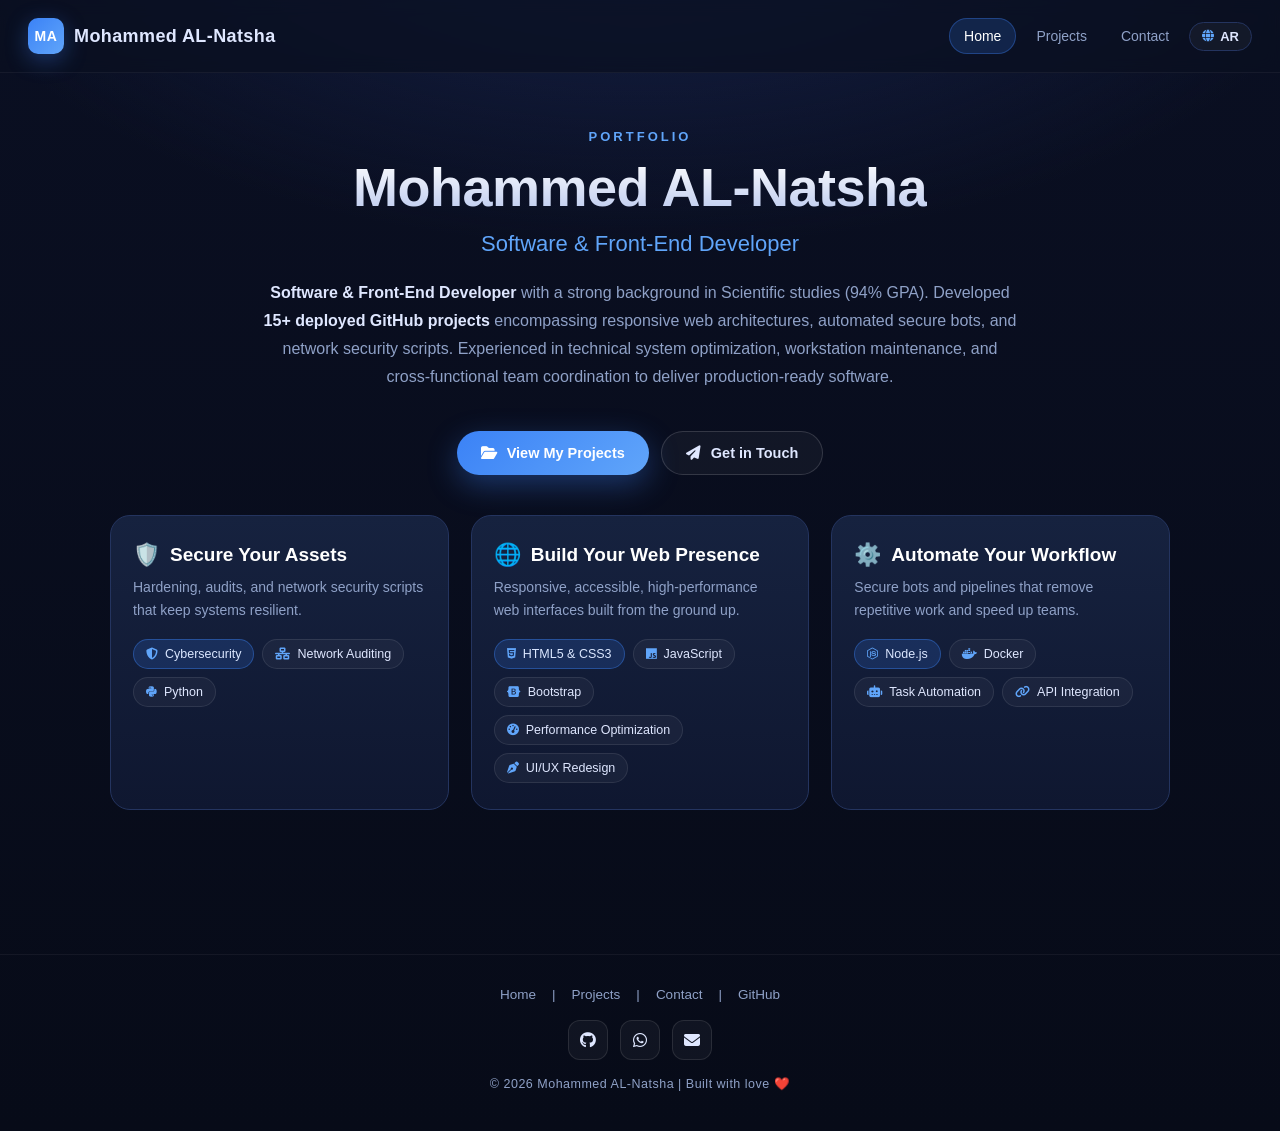
==== index.html @ 334912ab "feat: complete projects page redesign with premium featured layout" ====
<!DOCTYPE html>
<html lang="en">
<head>
  <meta charset="UTF-8">
  <meta name="viewport" content="width=device-width, initial-scale=1.0">
  <title>Mohammed AL-Natsha — Front-End & Software Developer</title>
  <meta name="description" content="Portfolio of Mohammed AL-Natsha — front-end developer building responsive web interfaces, automated bots, and secure tooling.">
  <meta name="author" content="Mohammed AL-Natsha">
  <meta property="og:title" content="Mohammed AL-Natsha — Front-End & Software Developer">
  <meta property="og:description" content="Responsive web architectures, automated secure bots, and network security scripts.">
  <meta property="og:type" content="website">
  <meta name="twitter:card" content="summary_large_image">
  <link rel="icon" href="public/favicon.ico" type="image/x-icon">
  <link rel="stylesheet" href="https://cdn.jsdelivr.net/npm/@fortawesome/fontawesome-free@6.5.2/css/all.min.css">
  <link rel="preconnect" href="https://cdn.jsdelivr.net" crossorigin>
  <link rel="stylesheet" href="style.css">
</head>
<body>

  <header class="topbar">
    <a href="index.html" class="brand">
      <span class="brand-mark">MA</span>
      <span data-i18n="hero_title">Mohammed AL-Natsha</span>
    </a>
    <nav class="nav-links" aria-label="Primary">
      <a href="index.html" data-i18n="nav_home">Home</a>
      <a href="projects.html" data-i18n="nav_projects">Projects</a>
      <a href="contact.html" data-i18n="nav_contact">Contact</a>
      <button type="button" id="langToggle" class="lang-toggle" aria-label="Toggle language" title="Toggle language">
        <i class="fa-solid fa-globe" aria-hidden="true"></i>
        <span>AR</span>
      </button>
    </nav>
  </header>

  <main class="hero">
    <div class="hero-eyebrow" data-i18n="hero_eyebrow">Portfolio</div>
    <h1 data-i18n="hero_title">Mohammed AL-Natsha</h1>
    <h2 class="role" data-i18n="hero_role">Software & Front-End Developer</h2>
    <p class="hero-bio" data-i18n="hero_bio">
      <strong>Software & Front-End Developer</strong> with a strong background in Scientific studies (94% GPA). Developed <strong>15+ deployed GitHub projects</strong> encompassing responsive web architectures, automated secure bots, and network security scripts. Experienced in technical system optimization, workstation maintenance, and cross-functional team coordination to deliver production-ready software.
    </p>

    <div class="hero-actions">
      <a href="projects.html" class="cta">
        <i class="fa-solid fa-folder-open"></i>
        <span data-i18n="hero_cta_projects">View My Projects</span>
      </a>
      <a href="contact.html" class="cta cta-secondary">
        <i class="fa-solid fa-paper-plane"></i>
        <span data-i18n="hero_cta_contact">Get in Touch</span>
      </a>
    </div>

    <section class="cards" id="domains" aria-label="Areas of expertise">
      <article class="card">
        <h2>
          <span class="title-emoji" aria-hidden="true">🛡️</span>
          <span data-i18n="domain_security_title">Secure Your Assets</span>
        </h2>
        <p class="card-sub" data-i18n="domain_security_sub">Hardening, audits, and network security scripts that keep systems resilient.</p>
        <div class="tech-pills">
          <span class="pill pill-primary">
            <i class="fa-solid fa-shield-halved"></i>
            <span data-i18n="tech_cybersecurity">Cybersecurity</span>
          </span>
          <span class="pill">
            <i class="fa-solid fa-network-wired"></i>
            <span data-i18n="tech_network">Network Auditing</span>
          </span>
          <span class="pill">
            <i class="fa-brands fa-python"></i>
            <span data-i18n="tech_python">Python Programming</span>
          </span>
        </div>
      </article>

      <article class="card">
        <h2>
          <span class="title-emoji" aria-hidden="true">🌐</span>
          <span data-i18n="domain_web_title">Build Your Web Presence</span>
        </h2>
        <p class="card-sub" data-i18n="domain_web_sub">Responsive, accessible, high-performance web interfaces built from the ground up.</p>
        <div class="tech-pills">
          <span class="pill pill-primary">
            <i class="fa-brands fa-html5"></i>
            <span data-i18n="tech_html_css">HTML5 & CSS3</span>
          </span>
          <span class="pill">
            <i class="fa-brands fa-js"></i>
            <span data-i18n="tech_vanilla_js">Vanilla JavaScript</span>
          </span>
          <span class="pill">
            <i class="fa-brands fa-bootstrap"></i>
            <span data-i18n="tech_bootstrap">Bootstrap Framework</span>
          </span>
          <span class="pill">
            <i class="fa-solid fa-gauge-high"></i>
            <span data-i18n="tech_performance">Performance Optimization</span>
          </span>
          <span class="pill">
            <i class="fa-solid fa-pen-nib"></i>
            <span data-i18n="tech_uiux">UI/UX Refactoring</span>
          </span>
        </div>
      </article>

      <article class="card">
        <h2>
          <span class="title-emoji" aria-hidden="true">⚙️</span>
          <span data-i18n="domain_automation_title">Automate Your Workflow</span>
        </h2>
        <p class="card-sub" data-i18n="domain_automation_sub">Secure bots and pipelines that remove repetitive work and speed up teams.</p>
        <div class="tech-pills">
          <span class="pill pill-primary">
            <i class="fa-brands fa-node-js"></i>
            <span data-i18n="tech_node">Node.js</span>
          </span>
          <span class="pill">
            <i class="fa-brands fa-docker"></i>
            <span data-i18n="tech_docker">Docker Integration</span>
          </span>
          <span class="pill">
            <i class="fa-solid fa-robot"></i>
            <span data-i18n="tech_automation">Task Automation</span>
          </span>
          <span class="pill">
            <i class="fa-solid fa-link"></i>
            <span data-i18n="tech_apis">REST APIs & WhatsApp API</span>
          </span>
        </div>
      </article>
    </section>
  </main>

  <footer class="footer">
    <nav class="foot-links">
      <a href="index.html" data-i18n="nav_home">Home</a>
      <span>|</span>
      <a href="projects.html" data-i18n="nav_projects">Projects</a>
      <span>|</span>
      <a href="contact.html" data-i18n="nav_contact">Contact</a>
      <span>|</span>
      <a href="https://github.com/mohamedalnatsh" target="_blank" rel="noopener noreferrer">GitHub</a>
    </nav>
    <div class="socials">
      <a href="https://github.com/mohamedalnatsh" target="_blank" rel="noopener noreferrer" aria-label="GitHub">
        <i class="fa-brands fa-github"></i>
      </a>
      <a href="https://wa.me/972567653938" target="_blank" rel="noopener noreferrer" aria-label="WhatsApp">

        <i class="fa-brands fa-whatsapp"></i>
      </a>
      <a href="mailto:contact@mohammedalnatsha.dev" aria-label="Email">
        <i class="fa-solid fa-envelope"></i>
      </a>
    </div>
    <div class="tag" data-i18n="footer_tag">
      © <span class="current-year"></span> Mohammed AL-Natsha · Built with care
    </div>
  </footer>

  <script src="script.js"></script>
</body>
</html>
---- style.css ----
/* ============================================================
   Mohammed AL-Natsha — Portfolio Design System
   Dark modern palette
   ============================================================ */

:root {
  --bg: #0b1020;
  --bg-2: #0f1730;
  --panel: #16223f;
  --panel-2: #1b2a52;
  --border: #24345f;
  --text: #dfe7ff;
  --muted: #8fa1c7;
  --accent: #3b82f6;
  --accent-2: #60a5fa;
  --success: #22c55e;
  --danger: #ef4444;
  --radius: 0.75rem;
}

* {
  box-sizing: border-box;
  margin: 0;
  padding: 0;
}

html {
  scroll-behavior: smooth;
}

html,
body {
  min-height: 100%;
  font-family: -apple-system, BlinkMacSystemFont, "Segoe UI", Roboto, Arial, sans-serif;
  color: var(--text);
  background: radial-gradient(1200px 600px at 50% -10%, #16224a 0%, transparent 60%),
    linear-gradient(180deg, #0a0f22 0%, #070b18 100%);
  overflow-x: hidden;
}

[dir="rtl"] {
  font-family: "Segoe UI", Tahoma, Geneva, Verdana, sans-serif;
}

body {
  min-width: 320px;
}

a {
  color: inherit;
  text-decoration: none;
}

/* -------------------- Topbar / Header -------------------- */
.topbar {
  display: flex;
  align-items: center;
  justify-content: space-between;
  width: 100%;
  padding: 18px 28px;
  border-bottom: 1px solid rgba(255, 255, 255, 0.05);
  position: sticky;
  top: 0;
  z-index: 40;
  backdrop-filter: blur(8px);
  background: rgba(11, 16, 32, 0.72);
  /* Force LTR layout for navbar components */
  flex-direction: row !important;
}

[dir="rtl"] .topbar {
  flex-direction: row !important;
}

.brand {
  display: flex;
  align-items: center;
  gap: 10px;
  font-weight: 700;
  letter-spacing: 0.4px;
  font-size: 18px;
}

.brand-mark {
  width: 36px;
  height: 36px;
  border-radius: 10px;
  background: linear-gradient(135deg, var(--accent), var(--accent-2));
  display: grid;
  place-items: center;
  color: #fff;
  font-weight: 800;
  font-size: 14px;
  letter-spacing: 0.5px;
  box-shadow: 0 6px 22px rgba(59, 130, 246, 0.35);
}

.nav-links {
  display: flex;
  align-items: center;
  gap: 6px;
  /* Force LTR layout for nav links */
  flex-direction: row !important;
}
.nav-links a {
  padding: 9px 14px;
  border-radius: 999px;
  color: var(--muted);
  font-size: 14px;
  transition: all 0.2s ease;
}
.nav-links a:hover {
  color: var(--text);
  background: rgba(255, 255, 255, 0.04);
}
.nav-links a.active {
  color: #fff;
  background: rgba(59, 130, 246, 0.18);
  border: 1px solid rgba(59, 130, 246, 0.35);
}

/* -------------------- Hero -------------------- */
.hero {
  max-width: 1100px;
  margin: 0 auto;
  padding: 56px 20px 80px;
  display: flex;
  flex-direction: column;
  align-items: center;
  text-align: center;
}
.hero-eyebrow {
  color: var(--accent-2);
  font-size: 13px;
  font-weight: 600;
  letter-spacing: 3px;
  text-transform: uppercase;
  margin-bottom: 14px;
}
.hero h1 {
  font-size: clamp(32px, 5vw, 54px);
  font-weight: 800;
  line-height: 1.1;
  letter-spacing: -0.5px;
  background: linear-gradient(180deg, #ffffff 0%, #b8c7ee 100%);
  -webkit-background-clip: text;
  background-clip: text;
  color: transparent;
  margin-bottom: 14px;
}
.hero h2.role {
  font-size: clamp(16px, 2.2vw, 22px);
  color: var(--accent-2);
  font-weight: 500;
  margin-bottom: 22px;
}
.hero-bio {
  max-width: 760px;
  color: var(--muted);
  font-size: 16px;
  line-height: 1.75;
  margin-bottom: 32px;
}
.hero-bio strong {
  color: var(--text);
  font-weight: 600;
}

.hero-actions {
  display: flex;
  gap: 12px;
  flex-wrap: wrap;
  justify-content: center;
  margin-top: 8px;
}

/* -------------------- CTA button -------------------- */
.cta {
  display: inline-flex;
  align-items: center;
  gap: 10px;
  padding: 13px 24px;
  border-radius: 999px;
  background: linear-gradient(135deg, var(--accent), var(--accent-2));
  color: #fff;
  font-weight: 600;
  font-size: 14.5px;
  border: none;
  cursor: pointer;
  transition: transform 0.2s ease, box-shadow 0.2s ease, filter 0.2s ease;
  box-shadow: 0 10px 30px rgba(59, 130, 246, 0.35);
}
.cta:hover {
  transform: translateY(-2px);
  filter: brightness(1.08);
  box-shadow: 0 14px 40px rgba(59, 130, 246, 0.45);
}
.cta-secondary {
  background: rgba(255, 255, 255, 0.04);
  color: var(--text);
  border: 1px solid rgba(255, 255, 255, 0.14);
  box-shadow: none;
}
.cta-secondary:hover {
  background: rgba(59, 130, 246, 0.14);
  border-color: rgba(59, 130, 246, 0.45);
  box-shadow: none;
}

/* -------------------- Domain cards -------------------- */
.cards {
  display: grid;
  grid-template-columns: repeat(auto-fit, minmax(280px, 1fr));
  gap: 22px;
  width: 100%;
  margin: 40px 0 24px;
}
.card {
  background: linear-gradient(180deg, var(--panel) 0%, var(--bg-2) 100%);
  border: 1px solid var(--border);
  border-radius: 20px;
  padding: 26px 22px;
  text-align: left;
  transition: transform 0.25s ease, border-color 0.25s ease, box-shadow 0.25s ease;
  position: relative;
  overflow: hidden;
}
[dir="rtl"] .card {
  text-align: right;
}
.card::before {
  content: "";
  position: absolute;
  inset: 0;
  background: radial-gradient(600px 200px at 0% 0%, rgba(59, 130, 246, 0.15), transparent 60%);
  opacity: 0;
  transition: opacity 0.3s ease;
  pointer-events: none;
}
.card:hover {
  transform: translateY(-4px);
  border-color: rgba(59, 130, 246, 0.5);
  box-shadow: 0 20px 50px rgba(0, 0, 0, 0.45);
}
.card:hover::before {
  opacity: 1;
}
.card h2 {
  display: flex;
  align-items: center;
  gap: 10px;
  font-size: 19px;
  font-weight: 700;
  margin-bottom: 8px;
  color: #fff;
  position: relative;
}
.card .card-sub {
  color: var(--muted);
  font-size: 14px;
  line-height: 1.6;
  margin-bottom: 18px;
  position: relative;
}
.title-emoji {
  font-size: 22px;
}

/* Tech pills */
.tech-pills {
  display: flex;
  flex-wrap: wrap;
  gap: 8px;
  position: relative;
}
.pill {
  display: inline-flex;
  align-items: center;
  gap: 7px;
  padding: 7px 12px;
  border-radius: 999px;
  background: rgba(255, 255, 255, 0.04);
  border: 1px solid rgba(255, 255, 255, 0.09);
  color: var(--text);
  font-size: 12.5px;
  font-weight: 500;
  transition: all 0.2s ease;
}
.pill:hover {
  background: rgba(59, 130, 246, 0.16);
  border-color: rgba(59, 130, 246, 0.4);
  color: #fff;
}
.pill-primary {
  background: rgba(59, 130, 246, 0.18);
  border-color: rgba(59, 130, 246, 0.4);
  color: #dbe7ff;
}
.pill i {
  color: var(--accent-2);
  font-size: 12px;
}

/* -------------------- Projects page -------------------- */
.projects-page {
  max-width: 1200px;
  margin: 0 auto;
  padding: 40px 20px 80px;
}
.projects-hero {
  text-align: center;
  padding: 28px 0 40px;
}
.eyebrow {
  display: inline-block;
  padding: 6px 14px;
  border-radius: 999px;
  background: rgba(59, 130, 246, 0.14);
  border: 1px solid rgba(59, 130, 246, 0.35);
  color: var(--accent-2);
  font-size: 12px;
  font-weight: 600;
  letter-spacing: 1.5px;
  text-transform: uppercase;
  margin-bottom: 16px;
}
.projects-hero h1 {
  font-size: clamp(30px, 4.5vw, 46px);
  font-weight: 800;
  color: #fff;
  margin-bottom: 12px;
  letter-spacing: -0.4px;
}
.projects-hero p {
  color: var(--muted);
  max-width: 640px;
  margin: 0 auto;
  line-height: 1.7;
}

.projects-section {
  margin-top: 56px;
}
.section-heading {
  margin-bottom: 24px;
}
[dir="rtl"] .section-heading {
  text-align: right;
}
.section-heading h2 {
  font-size: 24px;
  font-weight: 700;
  color: #fff;
  margin-bottom: 6px;
}
.section-desc {
  color: var(--muted);
  font-size: 14.5px;
  line-height: 1.7;
  max-width: 720px;
}

.projects-grid {
  display: grid;
  grid-template-columns: repeat(auto-fill, minmax(300px, 1fr));
  gap: 22px;
}
.project-card {
  background: linear-gradient(180deg, var(--panel) 0%, var(--bg-2) 100%);
  border: 1px solid var(--border);
  border-radius: 18px;
  overflow: hidden;
  display: flex;
  flex-direction: column;
  transition: transform 0.25s ease, box-shadow 0.25s ease, border-color 0.25s ease;
}

/* Featured Project Styling */
.featured-grid {
  display: flex !important;

  justify-content: flex-start;
  margin-bottom: 3rem;
}

.project-card-featured {
  display: flex;
  flex-direction: column;
  max-width: 850px;
  width: 100%;

  margin: 2rem 0;
  overflow: hidden;
  min-height: auto;
}

.project-card-featured .project-media {
  width: 100%;
  height: 260px;
  border-bottom: 1px solid var(--border);
  border-right: none;
  flex: none;
}

.project-card-featured .project-img {
  width: 100%;
  height: 100%;
  object-fit: cover;
  object-position: top center;
}

[dir="rtl"] .project-card-featured .project-media {
  border-left: none;
}

.project-card-featured .project-content {
  flex: none;
  display: block;
  padding: 2rem 2rem 1rem;
  text-align: left;
}

[dir="rtl"] .project-card-featured .project-content {
  text-align: right;
}

.project-card-featured .project-content h3 {
  font-size: 26px;
  margin-bottom: 14px;
}

.project-card-featured .project-content p {
  font-size: 16px;
  line-height: 1.8;
  margin-bottom: 0;
}

.project-card-featured .project-actions {
  flex: none;
  display: flex;
  align-items: center;
  justify-content: flex-start;
  padding: 1rem 2rem 2rem;
  height: auto;
  background: transparent;
  border-left: none;
  border-right: none;
}

[dir="rtl"] .project-card-featured .project-actions {
  justify-content: flex-start;
}

.project-card-featured .project-action {
  width: auto;
  min-width: 160px;
  margin: 0;
}

@media (max-width: 768px) {
  .project-card-featured .project-media {
    height: 200px;
  }
  .project-card-featured .project-img {
    height: 200px;
  }
  .project-card-featured .project-content {
    padding: 1.5rem 1.5rem 0.5rem;
  }
  .project-card-featured .project-actions {
    padding: 1rem 1.5rem 1.5rem;
  }
}
.project-card:hover {
  transform: translateY(-5px);
  border-color: rgba(59, 130, 246, 0.5);
  box-shadow: 0 22px 55px rgba(0, 0, 0, 0.55);
}
.project-media {
  aspect-ratio: 16 / 9;
  background: #0a1128;
  overflow: hidden;
  border-bottom: 1px solid var(--border);
}
.project-img {
  width: 100%;
  height: 100%;
  object-fit: cover;
  transition: transform 0.4s ease;
}
.project-card:hover .project-img {
  transform: scale(1.05);
}
.project-content {
  padding: 18px 20px 8px;
  flex: 1;
}
[dir="rtl"] .project-content {
  text-align: right;
}
.project-content h3 {
  font-size: 17px;
  font-weight: 700;
  color: #fff;
  margin-bottom: 8px;
}
.project-content p {
  color: var(--muted);
  font-size: 13.5px;
  line-height: 1.65;
}
.project-actions {
  display: flex;
  gap: 8px;
  padding: 14px 20px 18px;
  flex-wrap: wrap;
}
.project-action {
  flex: 1;
  min-width: 110px;
  display: inline-flex;
  align-items: center;
  justify-content: center;
  gap: 7px;
  padding: 9px 14px;
  border-radius: 10px;
  font-size: 13px;
  font-weight: 600;
  transition: all 0.2s ease;
  border: 1px solid transparent;
}
.project-action-live {
  background: linear-gradient(135deg, var(--accent), var(--accent-2));
  color: #fff;
  box-shadow: 0 8px 20px rgba(59, 130, 246, 0.25);
}
.project-action-live:hover {
  transform: translateY(-1px);
  filter: brightness(1.1);
}
.project-action-github {
  background: rgba(255, 255, 255, 0.04);
  border-color: rgba(255, 255, 255, 0.12);
  color: var(--text);
}
.project-action-github:hover {
  background: rgba(255, 255, 255, 0.09);
  border-color: rgba(255, 255, 255, 0.22);
}
.btn-icon {
  width: 14px;
  height: 14px;
  fill: currentColor;
}

/* -------------------- Contact page -------------------- */
.contact-shell {
  display: flex;
  justify-content: center;
  width: 100%;
  max-width: 680px;
  margin: 28px auto 0;
}
[dir="rtl"] .contact-shell {
  text-align: right;
}
.contact-card {
  padding: 30px 28px;
}
.contact-form {
  display: flex;
  flex-direction: column;
  gap: 18px;
  margin-top: 8px;
}
.field {
  display: flex;
  flex-direction: column;
  gap: 8px;
}
.field label,
.field-label {
  display: flex;
  align-items: center;
  gap: 8px;
  font-size: 13.5px;
  font-weight: 600;
  color: var(--text);
}
.field label i,
.field-label i {
  color: var(--accent-2);
}
.field input,
.field textarea,
.field select {
  width: 100%;
  padding: 12px 14px;
  border-radius: 10px;
  background: rgba(255, 255, 255, 0.03);
  border: 1px solid rgba(255, 255, 255, 0.1);
  color: var(--text);
  font-size: 14.5px;
  font-family: inherit;
  transition: all 0.2s ease;
}
.field input:focus,
.field textarea:focus,
.field select:focus {
  outline: none;
  border-color: rgba(59, 130, 246, 0.6);
  background: rgba(59, 130, 246, 0.06);
  box-shadow: 0 0 0 4px rgba(59, 130, 246, 0.12);
}
.field textarea {
  resize: vertical;
  min-height: 120px;
}
.service-options {
  display: grid;
  grid-template-columns: repeat(auto-fit, minmax(210px, 1fr));
  gap: 10px;
}
.service-option {
  display: flex;
  align-items: center;
  gap: 12px;
  padding: 12px 16px;
  border-radius: 8px;
  background: rgba(255, 255, 255, 0.03);
  border: 1px solid rgba(255, 255, 255, 0.09);
  cursor: pointer;
  font-size: 14px;
  line-height: 1.2;
  white-space: nowrap;
  min-width: 0;
  transition: border-color 0.15s ease, background 0.15s ease;
  user-select: none;
}
.service-option:hover {
  border-color: rgba(59, 130, 246, 0.4);
  background: rgba(59, 130, 246, 0.06);
}
.service-option input[type="checkbox"] {
  appearance: none;
  -webkit-appearance: none;
  width: 30px;
  height: 30px;
  min-width: 30px;
  min-height: 30px;
  aspect-ratio: 1 / 1;
  border-radius: 4px;
  border: 1px solid rgba(255, 255, 255, 0.2);
  background: #0b1224;
  display: inline-grid;
  place-content: center;
  cursor: pointer;
  flex-shrink: 0;
  margin: 0;
  transition: background 0.15s ease, border-color 0.15s ease;
}
.service-option input[type="checkbox"]::before {
  content: "";
  width: 9px;
  height: 9px;
  transform: scale(0);
  transition: transform 0.15s ease;
  background: #fff;
  clip-path: polygon(14% 44%, 0 60%, 40% 100%, 100% 20%, 86% 6%, 40% 72%);
}
.service-option input[type="checkbox"]:checked {
  background: linear-gradient(180deg, #1e3a8a, #1d4ed8);
  border-color: #3b82f6;
}
.service-option input[type="checkbox"]:checked::before {
  transform: scale(1);
}

.phone-group {
  display: flex;
  gap: 8px;
}
.country-select {
  flex: 0 0 auto;
  min-width: 110px;
  max-width: 140px;
  padding: 10px 12px;
  border-radius: 10px;
  background: rgba(255, 255, 255, 0.03);
  border: 1px solid rgba(255, 255, 255, 0.09);
  color: inherit;
  font: inherit;
  cursor: pointer;
}
.country-select option {
  background: #0f172a;
  color: #fff;
}
.phone-group input[type="tel"] {
  flex: 1;
  min-width: 0;
}

.contact-submit .fa-spinner {
  animation: spin 0.8s linear infinite;
}
@keyframes spin {
  to { transform: rotate(360deg); }
}

.field.invalid input,
.field.invalid textarea,
.field.invalid select,
.field.invalid .phone-group,
.field.invalid .service-options {
  border-color: var(--danger) !important;
  box-shadow: 0 0 0 3px rgba(239, 68, 68, 0.15);
}

/* Quick info aside */

/* -------------------- Modals -------------------- */
.modal-overlay,
.error-modal-overlay {
  position: fixed;
  inset: 0;
  background: rgba(4, 8, 20, 0.4);
  backdrop-filter: blur(12px);
  display: none;
  place-items: center;
  z-index: 100;
  padding: 20px;
  animation: fadeIn 0.4s ease;
}

.modal-overlay.active,
.error-modal-overlay.active {
  display: grid;
}

@keyframes fadeIn {
  from { opacity: 0; }
  to { opacity: 1; }
}

@keyframes modalPop {
  0% { transform: scale(0.9) translateY(10px); opacity: 0; }
  100% { transform: scale(1) translateY(0); opacity: 1; }
}

@keyframes iconPulse {
  0% { transform: scale(1); box-shadow: 0 0 0 0 rgba(34, 197, 94, 0.4); }
  70% { transform: scale(1.05); box-shadow: 0 0 0 15px rgba(34, 197, 94, 0); }
  100% { transform: scale(1); box-shadow: 0 0 0 0 rgba(34, 197, 94, 0); }
}

@keyframes errorIconPulse {
  0% { transform: scale(1); box-shadow: 0 0 0 0 rgba(239, 68, 68, 0.4); }
  70% { transform: scale(1.05); box-shadow: 0 0 0 15px rgba(239, 68, 68, 0); }
  100% { transform: scale(1); box-shadow: 0 0 0 0 rgba(239, 68, 68, 0); }
}

.modal-box,
.error-modal-box {
  background: rgba(22, 34, 63, 0.6);
  backdrop-filter: blur(20px) saturate(180%);
  border: 1px solid rgba(255, 255, 255, 0.1);
  border-radius: 24px;
  padding: 40px 32px;
  max-width: 420px;
  width: 100%;
  text-align: center;
  box-shadow: 0 25px 50px -12px rgba(0, 0, 0, 0.5);
  animation: modalPop 0.5s cubic-bezier(0.175, 0.885, 0.32, 1.275);
  position: relative;
  overflow: hidden;
}

.modal-box::before {
  content: "";
  position: absolute;
  top: 0; left: 0; right: 0;
  height: 4px;
  background: linear-gradient(90deg, transparent, var(--success), transparent);
}

.error-modal-box::before {
  content: "";
  position: absolute;
  top: 0; left: 0; right: 0;
  height: 4px;
  background: linear-gradient(90deg, transparent, var(--danger), transparent);
}

.modal-icon,
.error-modal-icon {
  width: 72px;
  height: 72px;
  border-radius: 50%;
  display: grid;
  place-items: center;
  margin: 0 auto 24px;
  font-size: 32px;
  font-weight: 800;
  color: #fff;
}

.modal-icon {
  background: linear-gradient(135deg, #22c55e, #16a34a);
  box-shadow: 0 10px 30px rgba(34, 197, 94, 0.4);
  animation: iconPulse 2s infinite;
}

.error-modal-icon {
  background: linear-gradient(135deg, #ef4444, #dc2626);
  box-shadow: 0 10px 30px rgba(239, 68, 68, 0.4);
  animation: errorIconPulse 2s infinite;
}

.modal-box h2,
.error-modal-box h2 {
  font-size: 24px;
  font-weight: 800;
  color: #fff;
  margin-bottom: 12px;
  letter-spacing: -0.5px;
}

.modal-box p,
.error-modal-box p {
  color: var(--muted);
  font-size: 15px;
  line-height: 1.6;
  margin-bottom: 30px;
}
.modal-close,
.error-modal-retry {
  padding: 11px 26px;
  border-radius: 999px;
  border: none;
  font-weight: 600;
  cursor: pointer;
  font-size: 14px;
  transition: all 0.2s ease;
}
.modal-close {
  background: linear-gradient(135deg, var(--accent), var(--accent-2));
  color: #fff;
}
.modal-close:hover {
  transform: translateY(-2px);
  filter: brightness(1.1);
}
.error-modal-retry {
  background: linear-gradient(135deg, #ef4444, #dc2626);
  color: #fff;
}
.error-modal-retry:hover {
  transform: translateY(-2px);
  filter: brightness(1.1);
}

/* -------------------- Footer -------------------- */
.footer {
  border-top: 1px solid rgba(255, 255, 255, 0.05);
  padding: 32px 24px 40px;
  text-align: center;
  color: var(--muted);
  margin-top: 40px;
}
.foot-links {
  display: flex;
  gap: 16px;
  justify-content: center;
  flex-wrap: wrap;
  font-size: 13.5px;
  margin-bottom: 18px;
}
.foot-links a:hover {
  color: var(--accent-2);
}
.socials {
  display: flex;
  gap: 12px;
  justify-content: center;
  margin-bottom: 16px;
}
.socials a {
  width: 40px;
  height: 40px;
  display: grid;
  place-items: center;
  border-radius: 12px;
  background: rgba(255, 255, 255, 0.04);
  border: 1px solid rgba(255, 255, 255, 0.1);
  color: var(--text);
  transition: all 0.2s ease;
}
.socials a:hover {
  color: var(--accent-2);
  border-color: rgba(59, 130, 246, 0.5);
  transform: translateY(-2px);
}
.tag {
  font-size: 12.5px;
  color: var(--muted);
  letter-spacing: 0.5px;
}

/* Language toggle button */
.lang-toggle {
  display: inline-flex;
  align-items: center;
  gap: 6px;
  padding: 6px 12px;
  border-radius: 999px;
  background: rgba(255, 255, 255, 0.04);
  border: 1px solid var(--border);
  color: var(--text);
  font-size: 13px;
  font-weight: 600;
  cursor: pointer;
  transition: background-color 0.2s ease, border-color 0.2s ease;
}
.lang-toggle:hover {
  background: rgba(59, 130, 246, 0.1);
  border-color: var(--accent);
}
.lang-toggle i {
  font-size: 12px;
  color: var(--accent-2);
}

/* Hidden class for elements only in one language */
[lang="en"] .lang-ar,
[lang="ar"] .lang-en {
  display: none;
}
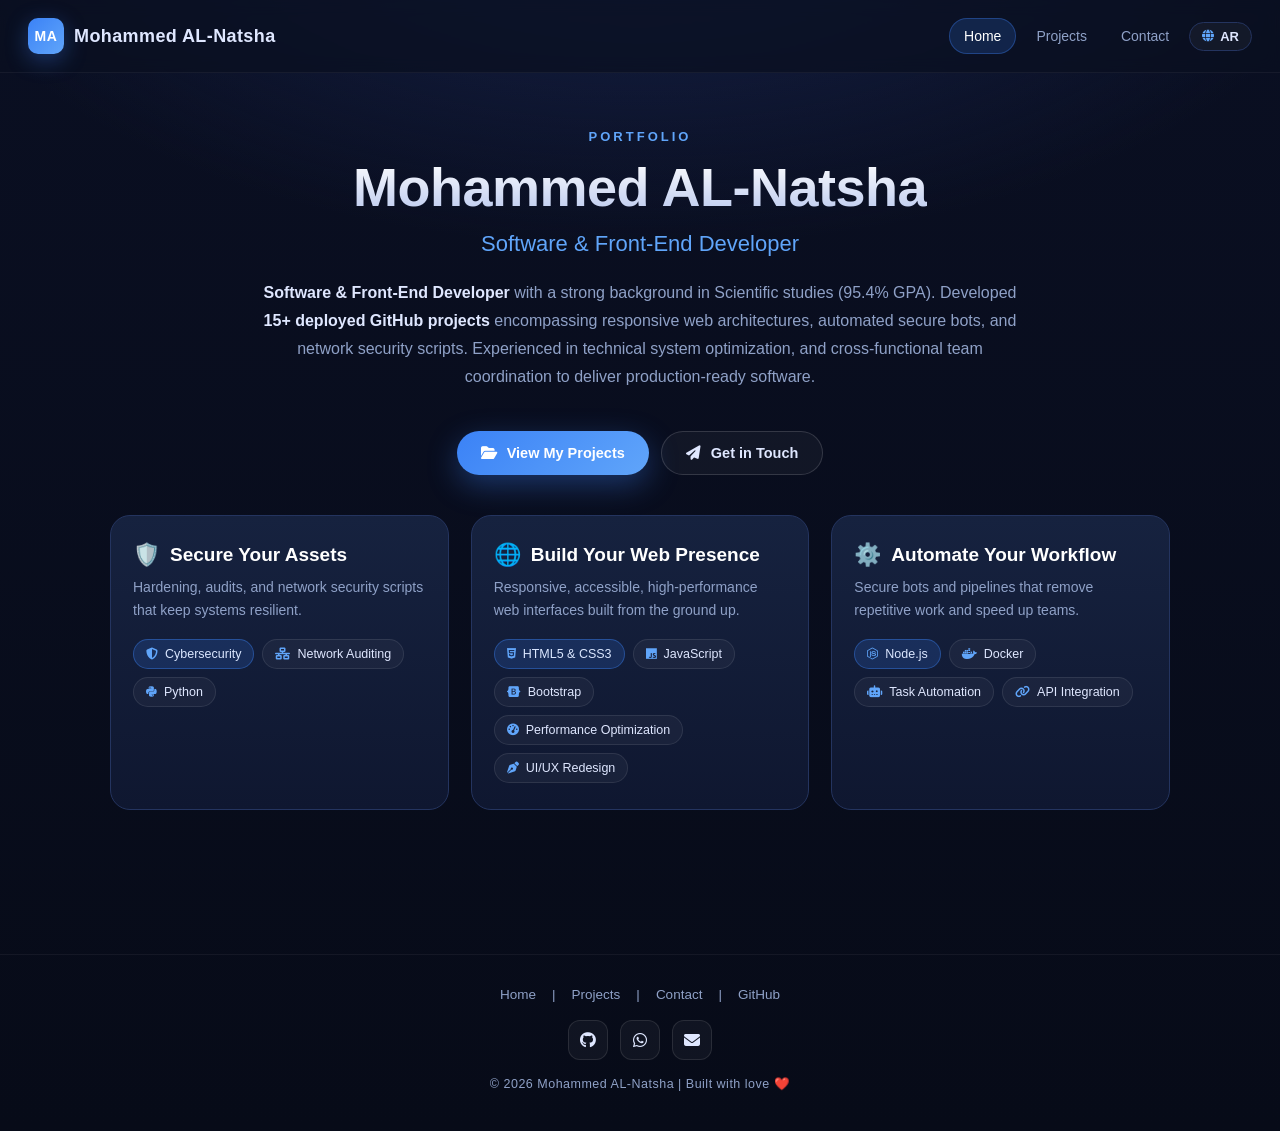
==== commit 08775494: "feat: update GPA from 94% to 95.4% in portfolio description and translations" ====
--- a/index.html
+++ b/index.html
@@ -1,22 +1,35 @@
 <!DOCTYPE html>
 <html lang="en">
 <head>
+  <!-- === [META_TAGS_AND_SITEMAPS] START === -->
   <meta charset="UTF-8">
   <meta name="viewport" content="width=device-width, initial-scale=1.0">
   <title>Mohammed AL-Natsha — Front-End & Software Developer</title>
-  <meta name="description" content="Portfolio of Mohammed AL-Natsha — front-end developer building responsive web interfaces, automated bots, and secure tooling.">
+  <meta name="description" content="Software & Front-End Developer specializing in responsive web architectures, Python automation scripts, network security systems, and agency leadership at OptiCore. 15+ deployed projects, 95.4% academic GPA.">
   <meta name="author" content="Mohammed AL-Natsha">
-  <meta property="og:title" content="Mohammed AL-Natsha — Front-End & Software Developer">
-  <meta property="og:description" content="Responsive web architectures, automated secure bots, and network security scripts.">
+  <meta name="keywords" content="front-end developer, software engineer, web development, Python, Node.js, responsive design, automation, security auditing">
+  <meta name="robots" content="index, follow, max-snippet:-1, max-image-preview:large, max-video-preview:-1">
+  <link rel="canonical" href="https://moamedalnatsh.github.io/profile/">
+  <meta property="og:title" content="Mohammed AL-Natsha — Software & Front-End Developer">
+  <meta property="og:description" content="Responsive web architectures, automated secure bots, network security scripts, and agency operations at OptiCore.">
   <meta property="og:type" content="website">
+  <meta property="og:url" content="https://moamedalnatsh.github.io/profile/">
+  <meta property="og:image" content="https://moamedalnatsh.github.io/profile/public/images/portfolio-hero.webp">
   <meta name="twitter:card" content="summary_large_image">
-  <link rel="icon" href="public/favicon.ico" type="image/x-icon">
+  <meta name="twitter:title" content="Mohammed AL-Natsha — Developer Portfolio">
+  <meta name="twitter:description" content="Front-End & Software Developer | Python | Node.js | Security">
+  <!-- === SEO & FAVICON ASSETS START === -->
+  <link rel="icon" type="image/svg+xml" href="favicon.svg">
+  <meta name="theme-color" content="#0b1020">
+  <!-- === SEO & FAVICON ASSETS END === -->
   <link rel="stylesheet" href="https://cdn.jsdelivr.net/npm/@fortawesome/fontawesome-free@6.5.2/css/all.min.css">
   <link rel="preconnect" href="https://cdn.jsdelivr.net" crossorigin>
   <link rel="stylesheet" href="style.css">
 </head>
+<!-- === [META_TAGS_AND_SITEMAPS] END === -->
+
 <body>
-
+  <!-- === [NAVBAR_LAYOUT_FREEZE] START === -->
   <header class="topbar">
     <a href="index.html" class="brand">
       <span class="brand-mark">MA</span>
@@ -32,13 +45,15 @@
       </button>
     </nav>
   </header>
+  <!-- === [NAVBAR_LAYOUT_FREEZE] END === -->
 
+  <!-- === [HERO_AND_DOMAINS] START === -->
   <main class="hero">
     <div class="hero-eyebrow" data-i18n="hero_eyebrow">Portfolio</div>
     <h1 data-i18n="hero_title">Mohammed AL-Natsha</h1>
     <h2 class="role" data-i18n="hero_role">Software & Front-End Developer</h2>
     <p class="hero-bio" data-i18n="hero_bio">
-      <strong>Software & Front-End Developer</strong> with a strong background in Scientific studies (94% GPA). Developed <strong>15+ deployed GitHub projects</strong> encompassing responsive web architectures, automated secure bots, and network security scripts. Experienced in technical system optimization, workstation maintenance, and cross-functional team coordination to deliver production-ready software.
+      <strong>Software & Front-End Developer</strong> with a strong background in Scientific studies (95.4% GPA). Developed <strong>15+ deployed GitHub projects</strong> encompassing responsive web architectures, automated secure bots, and network security scripts. Experienced in technical system optimization, workstation maintenance, and cross-functional team coordination to deliver production-ready software.
     </p>
 
     <div class="hero-actions">
@@ -132,7 +147,9 @@
       </article>
     </section>
   </main>
+  <!-- === [HERO_AND_DOMAINS] END === -->
 
+  <!-- === [FOOTER] START === -->
   <footer class="footer">
     <nav class="foot-links">
       <a href="index.html" data-i18n="nav_home">Home</a>
@@ -151,7 +168,7 @@
 
         <i class="fa-brands fa-whatsapp"></i>
       </a>
-      <a href="mailto:contact@mohammedalnatsha.dev" aria-label="Email">
+      <a href="https://mail.google.com/mail/?view=cm&fs=1&to=mohamed.alnatsh@gmail.com" target="_blank" rel="noopener noreferrer" aria-label="Email">
         <i class="fa-solid fa-envelope"></i>
       </a>
     </div>
@@ -159,7 +176,10 @@
       © <span class="current-year"></span> Mohammed AL-Natsha · Built with care
     </div>
   </footer>
+  <!-- === [FOOTER] END === -->
 
+  <!-- === [SCRIPTS] START === -->
   <script src="script.js"></script>
+  <!-- === [SCRIPTS] END === -->
 </body>
 </html>
--- a/style.css
+++ b/style.css
@@ -3,6 +3,7 @@
    Dark modern palette
    ============================================================ */
 
+/* === [GLOBAL_VARIABLES] START === */
 :root {
   --bg: #0b1020;
   --bg-2: #0f1730;
@@ -17,7 +18,9 @@
   --danger: #ef4444;
   --radius: 0.75rem;
 }
-
+/* === [GLOBAL_VARIABLES] END === */
+
+/* === [RESET_AND_FOUNDATION] START === */
 * {
   box-sizing: border-box;
   margin: 0;
@@ -50,12 +53,16 @@
   color: inherit;
   text-decoration: none;
 }
-
+/* === [RESET_AND_FOUNDATION] END === */
+
+/* === [NAVBAR_LTR_FREEZE] START === */
 /* -------------------- Topbar / Header -------------------- */
 .topbar {
   display: flex;
   align-items: center;
   justify-content: space-between;
+  flex-wrap: wrap;
+  gap: 12px;
   width: 100%;
   padding: 18px 28px;
   border-bottom: 1px solid rgba(255, 255, 255, 0.05);
@@ -64,12 +71,7 @@
   z-index: 40;
   backdrop-filter: blur(8px);
   background: rgba(11, 16, 32, 0.72);
-  /* Force LTR layout for navbar components */
-  flex-direction: row !important;
-}
-
-[dir="rtl"] .topbar {
-  flex-direction: row !important;
+  direction: ltr;
 }
 
 .brand {
@@ -79,6 +81,7 @@
   font-weight: 700;
   letter-spacing: 0.4px;
   font-size: 18px;
+  flex-shrink: 0;
 }
 
 .brand-mark {
@@ -98,9 +101,11 @@
 .nav-links {
   display: flex;
   align-items: center;
+  flex-direction: row;
+  flex-wrap: wrap;
   gap: 6px;
-  /* Force LTR layout for nav links */
-  flex-direction: row !important;
+  margin-left: auto;
+  direction: ltr;
 }
 .nav-links a {
   padding: 9px 14px;
@@ -108,6 +113,8 @@
   color: var(--muted);
   font-size: 14px;
   transition: all 0.2s ease;
+  white-space: nowrap;
+  direction: ltr;
 }
 .nav-links a:hover {
   color: var(--text);
@@ -118,7 +125,9 @@
   background: rgba(59, 130, 246, 0.18);
   border: 1px solid rgba(59, 130, 246, 0.35);
 }
-
+/* === [NAVBAR_LTR_FREEZE] END === */
+
+/* === [HERO_SECTION] START === */
 /* -------------------- Hero -------------------- */
 .hero {
   max-width: 1100px;
@@ -173,7 +182,9 @@
   justify-content: center;
   margin-top: 8px;
 }
-
+/* === [HERO_SECTION] END === */
+
+/* === [CTA_BUTTONS] START === */
 /* -------------------- CTA button -------------------- */
 .cta {
   display: inline-flex;
@@ -206,7 +217,9 @@
   border-color: rgba(59, 130, 246, 0.45);
   box-shadow: none;
 }
-
+/* === [CTA_BUTTONS] END === */
+
+/* === [DOMAIN_CARDS_AND_PILLS] START === */
 /* -------------------- Domain cards -------------------- */
 .cards {
   display: grid;
@@ -300,7 +313,9 @@
   color: var(--accent-2);
   font-size: 12px;
 }
-
+/* === [DOMAIN_CARDS_AND_PILLS] END === */
+
+/* === [PROJECTS_PAGE_LAYOUT] START === */
 /* -------------------- Projects page -------------------- */
 .projects-page {
   max-width: 1200px;
@@ -357,7 +372,7 @@
   color: var(--muted);
   font-size: 14.5px;
   line-height: 1.7;
-  max-width: 720px;
+  max-width: 780px;
 }
 
 .projects-grid {
@@ -365,6 +380,9 @@
   grid-template-columns: repeat(auto-fill, minmax(300px, 1fr));
   gap: 22px;
 }
+/* === [PROJECTS_PAGE_LAYOUT] END === */
+
+/* === [PROJECT_CARDS_GRID] START === */
 .project-card {
   background: linear-gradient(180deg, var(--panel) 0%, var(--bg-2) 100%);
   border: 1px solid var(--border);
@@ -376,27 +394,24 @@
 }
 
 /* Featured Project Styling */
+/* Keep any future featured card on the same responsive grid and spacing rules as the standard cards. */
 .featured-grid {
-  display: flex !important;
-
-  justify-content: flex-start;
-  margin-bottom: 3rem;
+  display: grid;
+  grid-template-columns: repeat(auto-fill, minmax(300px, 1fr));
+  gap: 22px;
 }
 
 .project-card-featured {
   display: flex;
   flex-direction: column;
-  max-width: 850px;
+  max-width: none;
   width: 100%;
-
-  margin: 2rem 0;
+  margin: 0;
   overflow: hidden;
-  min-height: auto;
 }
 
 .project-card-featured .project-media {
   width: 100%;
-  height: 260px;
   border-bottom: 1px solid var(--border);
   border-right: none;
   flex: none;
@@ -414,9 +429,10 @@
 }
 
 .project-card-featured .project-content {
-  flex: none;
-  display: block;
-  padding: 2rem 2rem 1rem;
+  flex: 1;
+  display: flex;
+  flex-direction: column;
+  padding: 18px 20px 8px;
   text-align: left;
 }
 
@@ -425,52 +441,32 @@
 }
 
 .project-card-featured .project-content h3 {
-  font-size: 26px;
-  margin-bottom: 14px;
+  font-size: 17px;
+  margin-bottom: 8px;
 }
 
 .project-card-featured .project-content p {
-  font-size: 16px;
-  line-height: 1.8;
+  font-size: 13.5px;
+  line-height: 1.65;
   margin-bottom: 0;
 }
 
 .project-card-featured .project-actions {
-  flex: none;
-  display: flex;
-  align-items: center;
-  justify-content: flex-start;
-  padding: 1rem 2rem 2rem;
-  height: auto;
+  display: flex;
+  gap: 8px;
+  padding: 14px 20px 18px;
+  flex-wrap: wrap;
   background: transparent;
   border-left: none;
   border-right: none;
 }
 
-[dir="rtl"] .project-card-featured .project-actions {
-  justify-content: flex-start;
-}
-
 .project-card-featured .project-action {
-  width: auto;
-  min-width: 160px;
+  flex: 1;
+  min-width: 110px;
   margin: 0;
 }
 
-@media (max-width: 768px) {
-  .project-card-featured .project-media {
-    height: 200px;
-  }
-  .project-card-featured .project-img {
-    height: 200px;
-  }
-  .project-card-featured .project-content {
-    padding: 1.5rem 1.5rem 0.5rem;
-  }
-  .project-card-featured .project-actions {
-    padding: 1rem 1.5rem 1.5rem;
-  }
-}
 .project-card:hover {
   transform: translateY(-5px);
   border-color: rgba(59, 130, 246, 0.5);
@@ -552,19 +548,22 @@
   height: 14px;
   fill: currentColor;
 }
-
+/* === [PROJECT_CARDS_GRID] END === */
+
+/* === [CONTACT_FORM_PAGE] START === */
 /* -------------------- Contact page -------------------- */
 .contact-shell {
   display: flex;
   justify-content: center;
   width: 100%;
-  max-width: 680px;
+  max-width: 760px;
   margin: 28px auto 0;
 }
 [dir="rtl"] .contact-shell {
   text-align: right;
 }
 .contact-card {
+  width: 100%;
   padding: 30px 28px;
 }
 .contact-form {
@@ -716,9 +715,9 @@
   border-color: var(--danger) !important;
   box-shadow: 0 0 0 3px rgba(239, 68, 68, 0.15);
 }
-
-/* Quick info aside */
-
+/* === [CONTACT_FORM_PAGE] END === */
+
+/* === [MODALS] START === */
 /* -------------------- Modals -------------------- */
 .modal-overlay,
 .error-modal-overlay {
@@ -936,3 +935,9 @@
 [lang="ar"] .lang-en {
   display: none;
 }
+/* === [MODALS] END === */
+
+/* === [FOOTER_AND_UTILITIES] START === */
+/* Footer styling and language toggle controls */
+/* (Footer and utility styles included above) */
+/* === [FOOTER_AND_UTILITIES] END === */
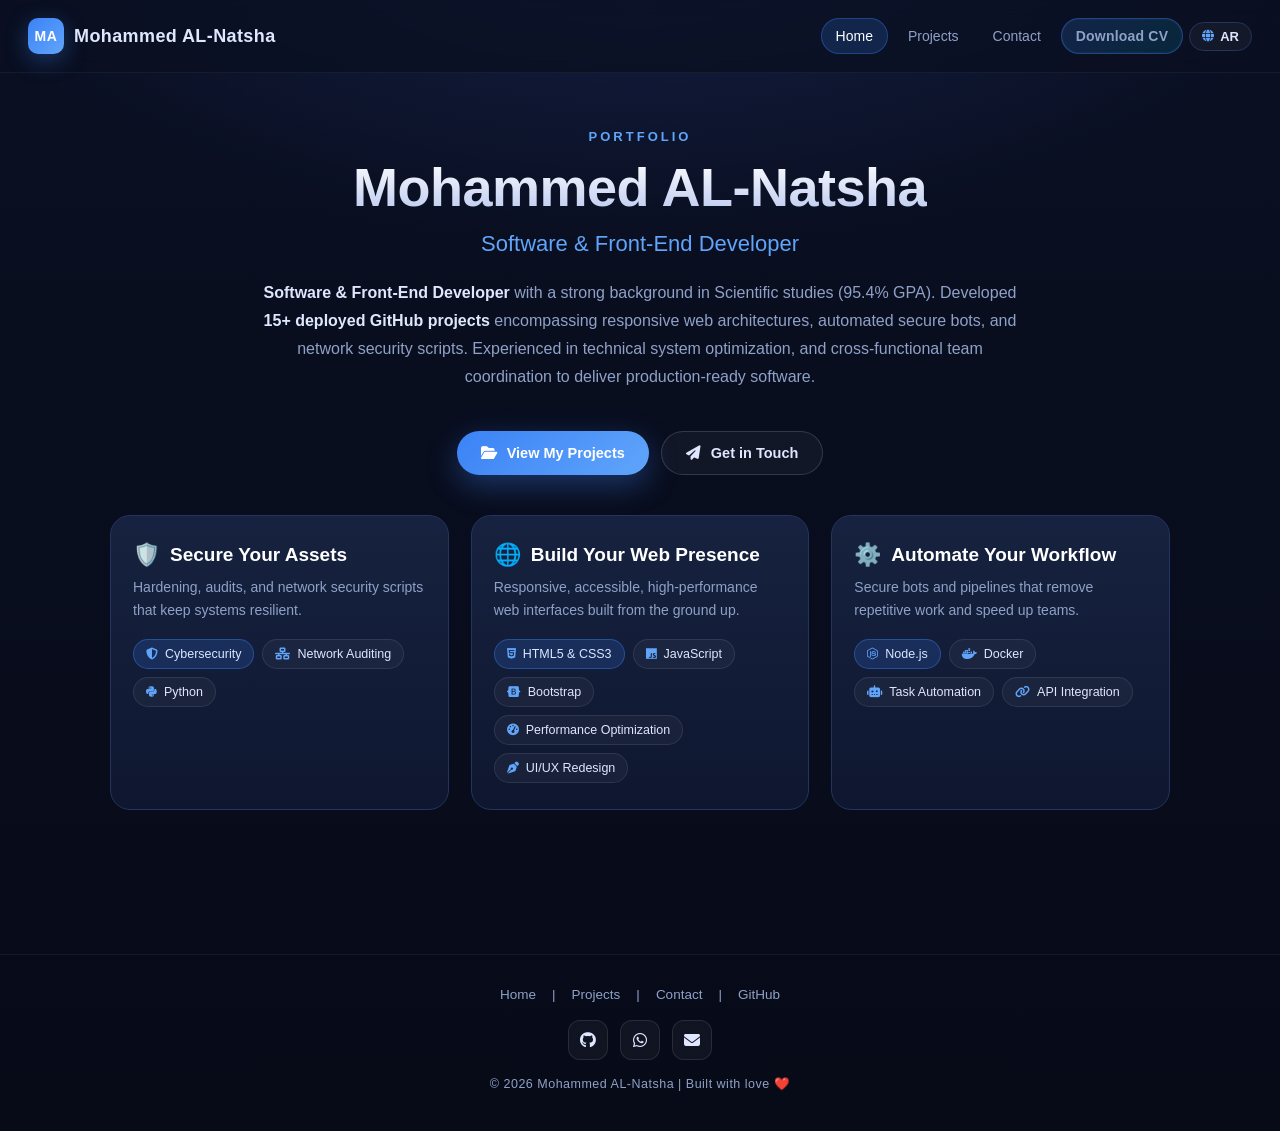
==== commit 548f0db0: "Refactor code structure for improved readability and maintainability" ====
--- a/index.html
+++ b/index.html
@@ -39,6 +39,7 @@
       <a href="index.html" data-i18n="nav_home">Home</a>
       <a href="projects.html" data-i18n="nav_projects">Projects</a>
       <a href="contact.html" data-i18n="nav_contact">Contact</a>
+      <a href="public/Mohamed_S_R_LASTEST_FOR_WORK_References.pdf" download="Mohamed_AL-Natsha_CV.pdf" class="nav-cv-btn" data-i18n="download_cv">Download CV</a>
       <button type="button" id="langToggle" class="lang-toggle" aria-label="Toggle language" title="Toggle language">
         <i class="fa-solid fa-globe" aria-hidden="true"></i>
         <span>AR</span>
--- a/style.css
+++ b/style.css
@@ -125,6 +125,42 @@
   background: rgba(59, 130, 246, 0.18);
   border: 1px solid rgba(59, 130, 246, 0.35);
 }
+
+/* === [DOWNLOAD_CV] START === */
+.nav-cv-btn {
+  display: inline-flex;
+  align-items: center;
+  justify-content: center;
+  padding: 8px 14px;
+  border-radius: 999px;
+  color: var(--text);
+  background: linear-gradient(135deg, rgba(59, 130, 246, 0.18), rgba(6, 182, 212, 0.14));
+  border: 1px solid rgba(59, 130, 246, 0.38);
+  font-weight: 700;
+  letter-spacing: 0.2px;
+  box-shadow: inset 0 0 0 1px rgba(255, 255, 255, 0.03);
+  transition: transform 0.2s ease, background 0.2s ease, border-color 0.2s ease, color 0.2s ease;
+}
+
+.nav-cv-btn:hover {
+  color: #fff;
+  background: linear-gradient(135deg, rgba(59, 130, 246, 0.32), rgba(6, 182, 212, 0.22));
+  border-color: rgba(59, 130, 246, 0.72);
+  transform: translateY(-1px);
+}
+
+.nav-cv-btn:focus-visible {
+  outline: 2px solid rgba(6, 182, 212, 0.8);
+  outline-offset: 2px;
+}
+
+@media (max-width: 720px) {
+  .nav-cv-btn {
+    width: 100%;
+    justify-content: center;
+  }
+}
+/* === [DOWNLOAD_CV] END === */
 /* === [NAVBAR_LTR_FREEZE] END === */
 
 /* === [HERO_SECTION] START === */
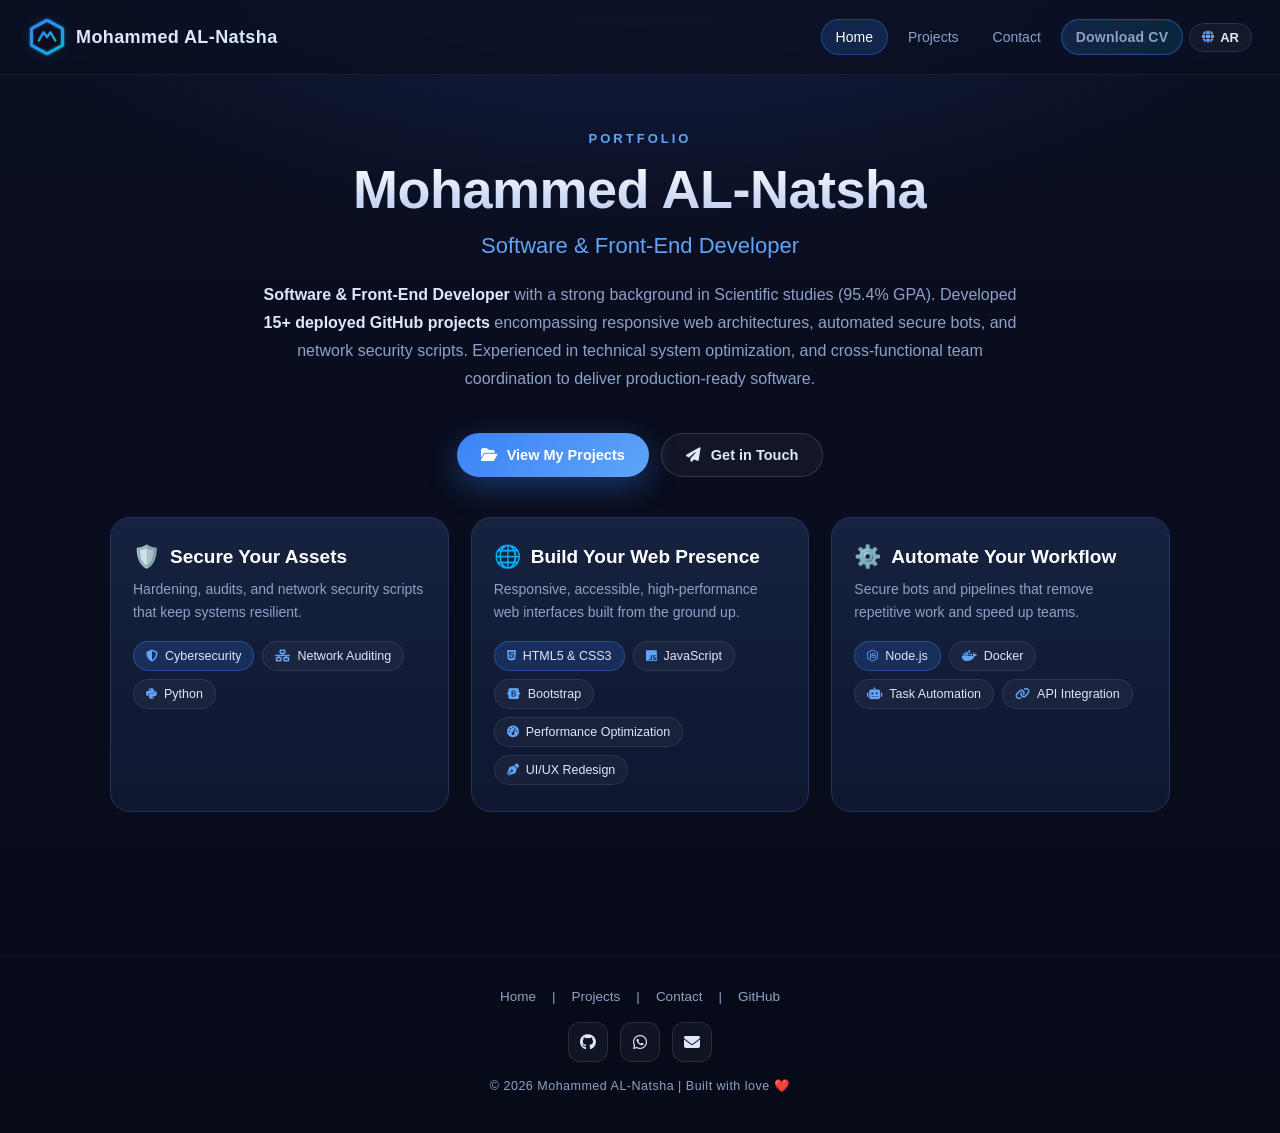
==== commit 212af6b4: "feat: replace brand mark with SVG for enhanced visual appeal and responsiveness" ====
--- a/index.html
+++ b/index.html
@@ -32,7 +32,21 @@
   <!-- === [NAVBAR_LAYOUT_FREEZE] START === -->
   <header class="topbar">
     <a href="index.html" class="brand">
-      <span class="brand-mark">MA</span>
+      <svg class="brand-mark-svg" xmlns="http://www.w3.org/2000/svg" viewBox="0 0 32 32" fill="none" aria-hidden="true">
+        <defs>
+          <linearGradient id="cyber-gradient" x1="0%" y1="0%" x2="100%" y2="100%">
+            <stop offset="0%" stop-color="#3b82f6" />
+            <stop offset="100%" stop-color="#06b6d4" />
+          </linearGradient>
+          <filter id="glow" x="-20%" y="-20%" width="140%" height="140%">
+            <feGaussianBlur stdDeviation="1" result="blur" />
+            <feComposite in="SourceGraphic" in2="blur" operator="over" />
+          </filter>
+        </defs>
+        <polygon points="16,2 29,9 29,23 16,30 3,23 3,9" stroke="url(#cyber-gradient)" stroke-width="2.5" stroke-linejoin="round" fill="rgba(11, 16, 32, 0.8)" filter="url(#glow)"/>
+        <path d="M9,19 L13,12 L16,16 L19,12 L23,19" stroke="url(#cyber-gradient)" stroke-width="2" stroke-linecap="round" stroke-linejoin="round"/>
+        <path d="M10,22 L22,22" stroke="url(#cyber-gradient)" stroke-width="2" stroke-linecap="round"/>
+      </svg>
       <span data-i18n="hero_title">Mohammed AL-Natsha</span>
     </a>
     <nav class="nav-links" aria-label="Primary">
--- a/style.css
+++ b/style.css
@@ -84,19 +84,22 @@
   flex-shrink: 0;
 }
 
-.brand-mark {
-  width: 36px;
-  height: 36px;
-  border-radius: 10px;
-  background: linear-gradient(135deg, var(--accent), var(--accent-2));
-  display: grid;
-  place-items: center;
-  color: #fff;
-  font-weight: 800;
-  font-size: 14px;
-  letter-spacing: 0.5px;
-  box-shadow: 0 6px 22px rgba(59, 130, 246, 0.35);
-}
+/* === [NAVBAR_BRAND_ICON] START === */
+.brand-mark-svg {
+  width: 38px;
+  height: 38px;
+  display: block;
+  flex-shrink: 0;
+  transition: transform 0.3s ease, filter 0.3s ease;
+  filter: drop-shadow(0 0 6px rgba(59, 130, 246, 0.16));
+}
+
+.brand:hover .brand-mark-svg,
+.brand:focus-visible .brand-mark-svg {
+  transform: scale(1.08);
+  filter: drop-shadow(0 0 10px rgba(6, 182, 212, 0.45));
+}
+/* === [NAVBAR_BRAND_ICON] END === */
 
 .nav-links {
   display: flex;
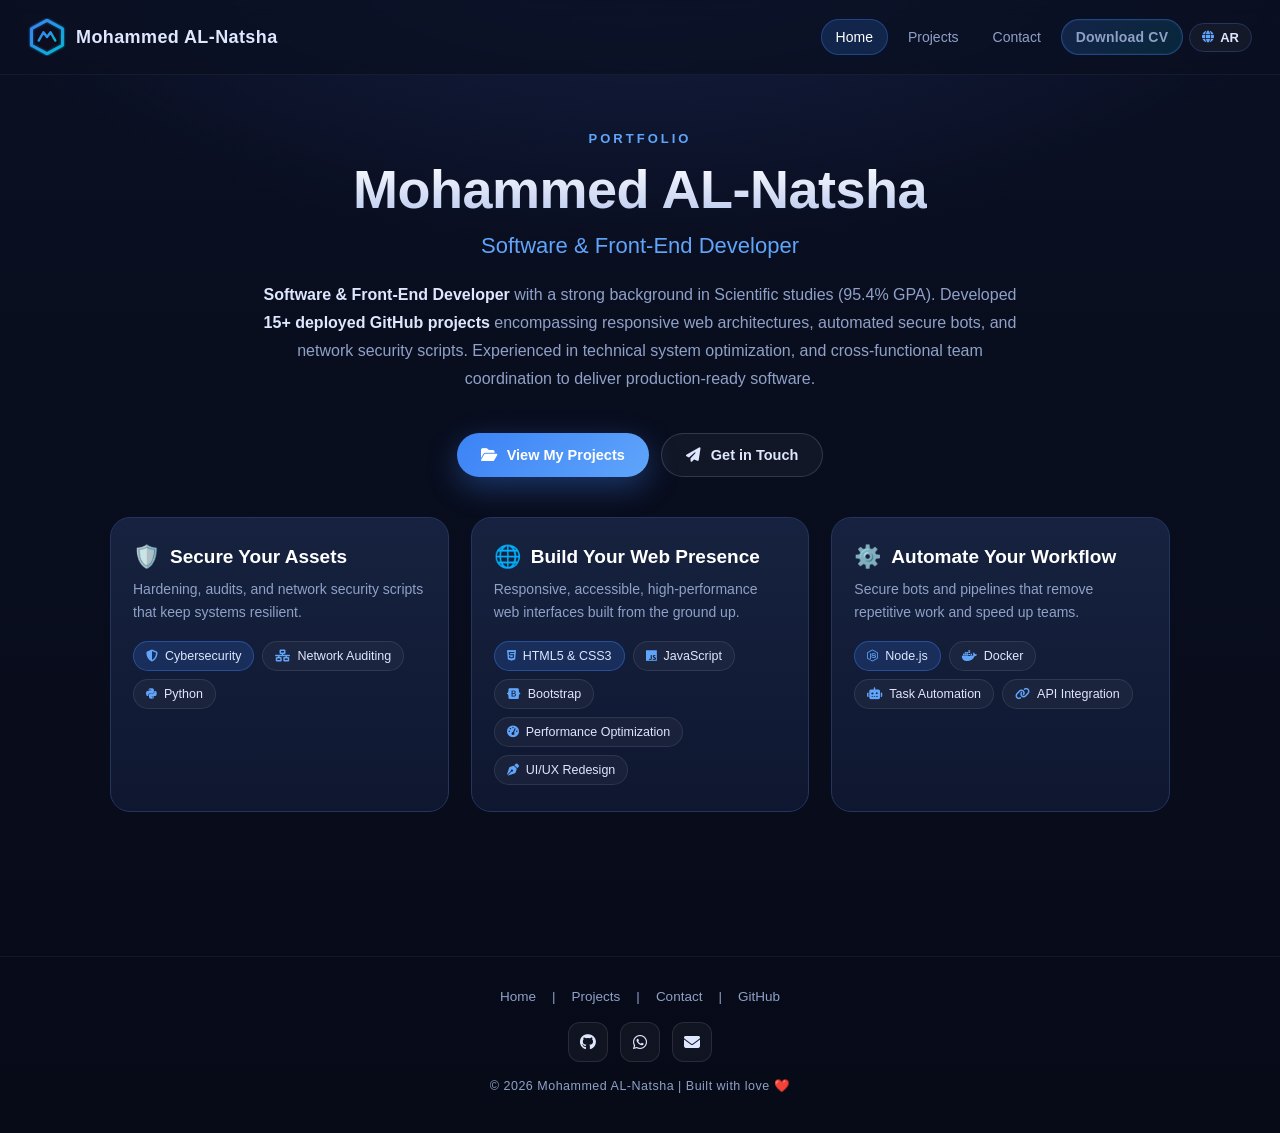
==== commit 364c9348: "loaze" ====
--- a/index.html
+++ b/index.html
@@ -32,7 +32,7 @@
   <!-- === [NAVBAR_LAYOUT_FREEZE] START === -->
   <header class="topbar">
     <a href="index.html" class="brand">
-      <svg class="brand-mark-svg" xmlns="http://www.w3.org/2000/svg" viewBox="0 0 32 32" fill="none" aria-hidden="true">
+      <svg class="brand-mark-svg" width="38" height="38" viewBox="0 0 32 32" fill="none" aria-hidden="true">
         <defs>
           <linearGradient id="cyber-gradient" x1="0%" y1="0%" x2="100%" y2="100%">
             <stop offset="0%" stop-color="#3b82f6" />
--- a/style.css
+++ b/style.css
@@ -86,18 +86,18 @@
 
 /* === [NAVBAR_BRAND_ICON] START === */
 .brand-mark-svg {
-  width: 38px;
-  height: 38px;
+  width: 38px !important;
+  height: 38px !important;
+  max-width: 38px !important;
+  max-height: 38px !important;
   display: block;
-  flex-shrink: 0;
-  transition: transform 0.3s ease, filter 0.3s ease;
-  filter: drop-shadow(0 0 6px rgba(59, 130, 246, 0.16));
+  flex-shrink: 0 !important;
+  transition: transform 0.3s ease;
 }
 
 .brand:hover .brand-mark-svg,
 .brand:focus-visible .brand-mark-svg {
   transform: scale(1.08);
-  filter: drop-shadow(0 0 10px rgba(6, 182, 212, 0.45));
 }
 /* === [NAVBAR_BRAND_ICON] END === */
 
